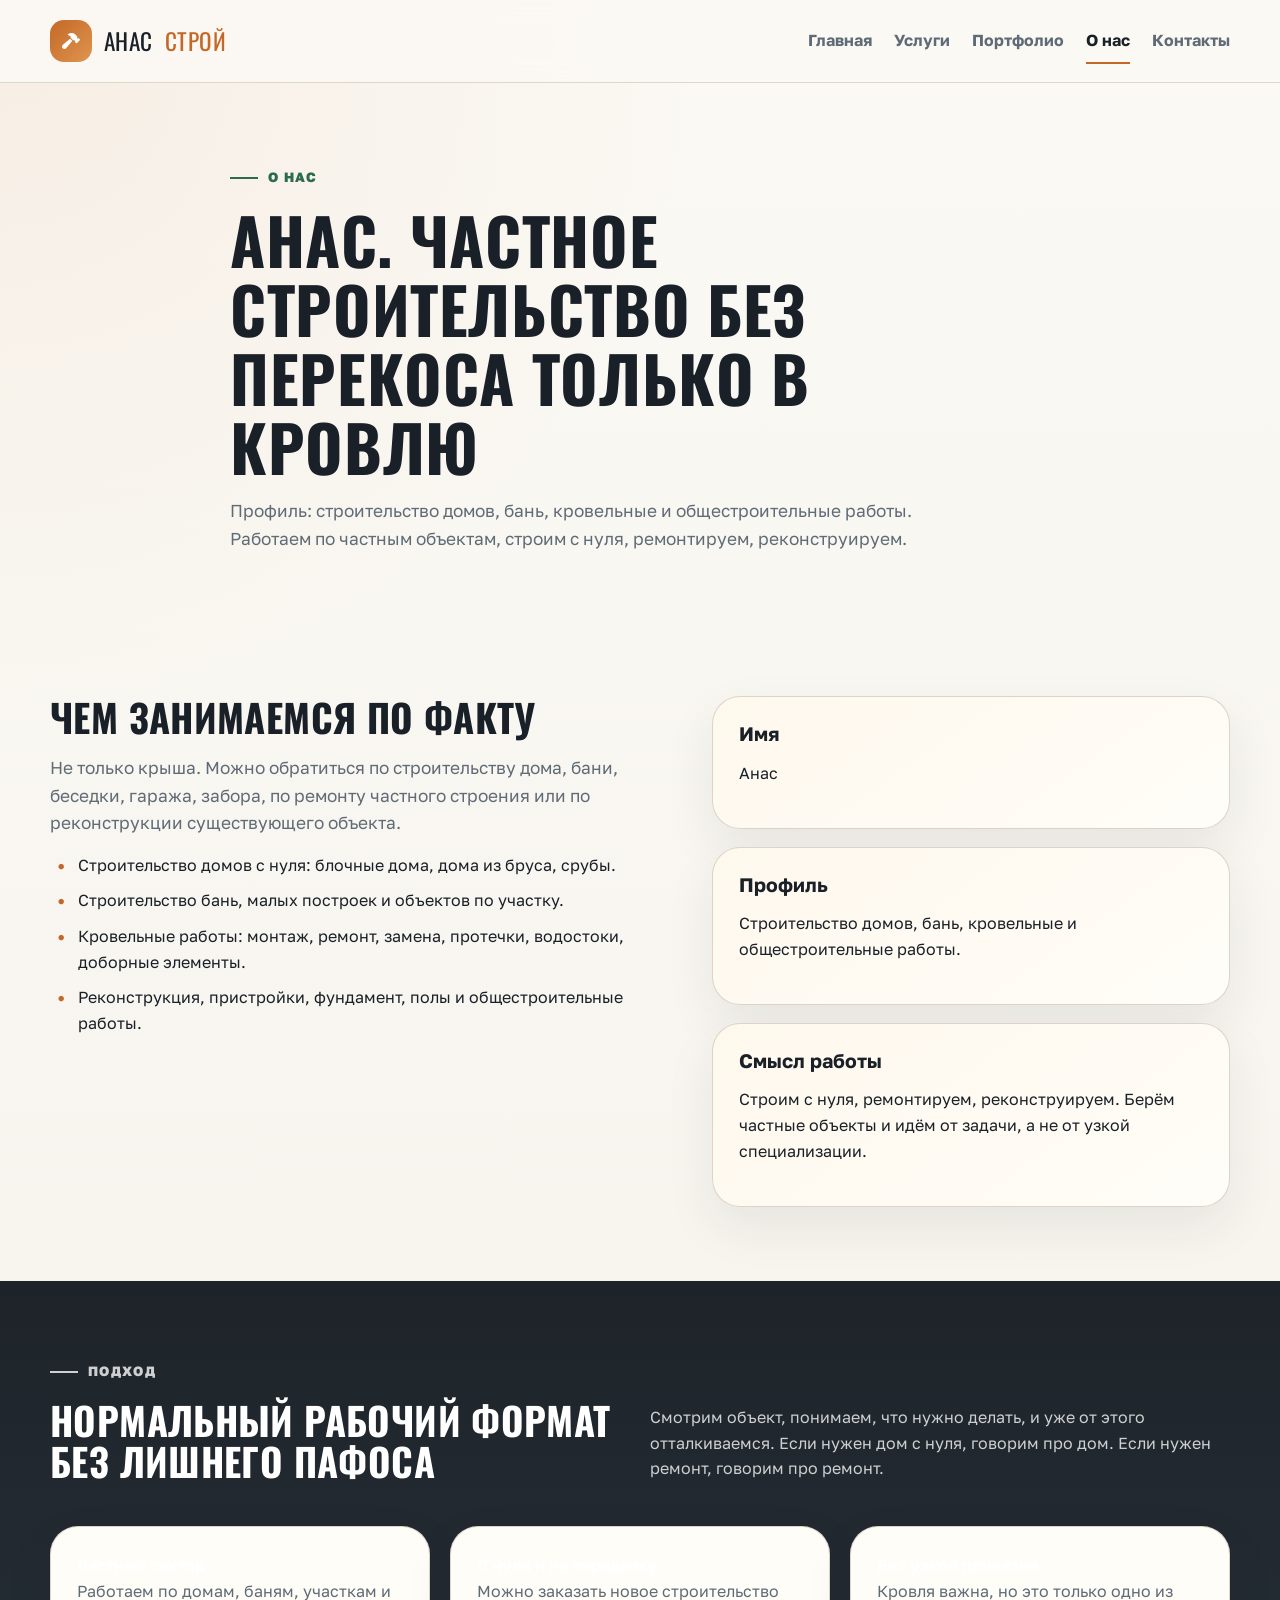
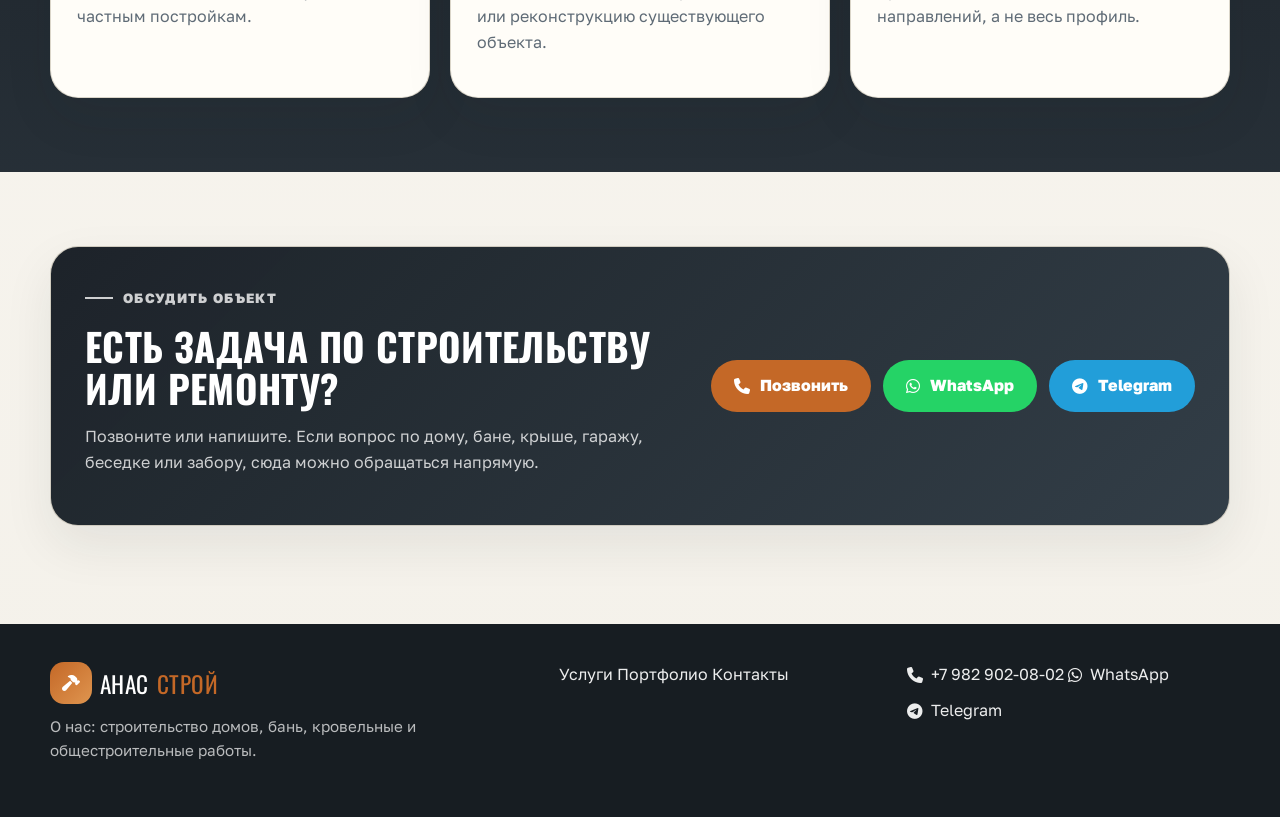
==== about.html @ b1e62fd0 "Rework site for full construction services" ====
<!DOCTYPE html>
<html lang="ru">
<head>
  <meta charset="UTF-8">
  <meta name="viewport" content="width=device-width, initial-scale=1.0">
  <title>О нас | Анас Строй</title>
  <meta name="description" content="Анас. Строительство домов, бань, кровельные и общестроительные работы в Нижневартовске. Строим с нуля, ремонтируем и реконструируем частные объекты.">
  <meta name="theme-color" content="#1d2329">
  <link rel="preconnect" href="https://fonts.googleapis.com">
  <link rel="preconnect" href="https://fonts.gstatic.com" crossorigin>
  <link href="https://fonts.googleapis.com/css2?family=Golos+Text:wght@400;500;700;800&family=Oswald:wght@500;600;700&display=swap" rel="stylesheet">
  <link rel="stylesheet" href="styles.css">
  <link rel="stylesheet" href="https://cdnjs.cloudflare.com/ajax/libs/font-awesome/6.5.0/css/all.min.css">
</head>
<body>
  <header class="site-header">
    <div class="container nav-wrap">
      <a href="index.html" class="logo">
        <span class="logo-mark"><i class="fa-solid fa-hammer"></i></span>
        <span>Анас</span>
        <span>Строй</span>
      </a>
      <button class="menu-toggle" aria-label="Открыть меню" aria-expanded="false">
        <i class="fa-solid fa-bars"></i>
      </button>
      <nav class="site-nav">
        <a href="index.html">Главная</a>
        <a href="services.html">Услуги</a>
        <a href="portfolio.html">Портфолио</a>
        <a href="about.html" class="active">О нас</a>
        <a href="contacts.html">Контакты</a>
      </nav>
    </div>
  </header>

  <main>
    <section class="page-hero">
      <div class="container narrow">
        <p class="eyebrow">О нас</p>
        <h1>Анас. Частное строительство без перекоса только в кровлю</h1>
        <p class="lead">Профиль: строительство домов, бань, кровельные и общестроительные работы. Работаем по частным объектам, строим с нуля, ремонтируем, реконструируем.</p>
      </div>
    </section>

    <section class="section">
      <div class="container about-grid">
        <div>
          <h2>Чем занимаемся по факту</h2>
          <p class="lead">Не только крыша. Можно обратиться по строительству дома, бани, беседки, гаража, забора, по ремонту частного строения или по реконструкции существующего объекта.</p>
          <ul class="list-check">
            <li>Строительство домов с нуля: блочные дома, дома из бруса, срубы.</li>
            <li>Строительство бань, малых построек и объектов по участку.</li>
            <li>Кровельные работы: монтаж, ремонт, замена, протечки, водостоки, доборные элементы.</li>
            <li>Реконструкция, пристройки, фундамент, полы и общестроительные работы.</li>
          </ul>
        </div>

        <div class="about-note">
          <article class="info-panel">
            <h3>Имя</h3>
            <p>Анас</p>
          </article>
          <article class="info-panel">
            <h3>Профиль</h3>
            <p>Строительство домов, бань, кровельные и общестроительные работы.</p>
          </article>
          <article class="info-panel">
            <h3>Смысл работы</h3>
            <p>Строим с нуля, ремонтируем, реконструируем. Берём частные объекты и идём от задачи, а не от узкой специализации.</p>
          </article>
        </div>
      </div>
    </section>

    <section class="section section-dark">
      <div class="container">
        <div class="section-heading">
          <div>
            <p class="eyebrow">Подход</p>
            <h2>Нормальный рабочий формат без лишнего пафоса</h2>
          </div>
          <p>Смотрим объект, понимаем, что нужно делать, и уже от этого отталкиваемся. Если нужен дом с нуля, говорим про дом. Если нужен ремонт, говорим про ремонт.</p>
        </div>

        <div class="cards three-col">
          <article class="card dark-card">
            <strong>Частный сектор</strong>
            <p>Работаем по домам, баням, участкам и частным постройкам.</p>
          </article>
          <article class="card dark-card">
            <strong>С нуля и на переделку</strong>
            <p>Можно заказать новое строительство или реконструкцию существующего объекта.</p>
          </article>
          <article class="card dark-card">
            <strong>Без узкой привязки</strong>
            <p>Кровля важна, но это только одно из направлений, а не весь профиль.</p>
          </article>
        </div>
      </div>
    </section>

    <section class="section">
      <div class="container cta-box">
        <div>
          <p class="eyebrow">Обсудить объект</p>
          <h2>Есть задача по строительству или ремонту?</h2>
          <p>Позвоните или напишите. Если вопрос по дому, бане, крыше, гаражу, беседке или забору, сюда можно обращаться напрямую.</p>
        </div>
        <div class="cta-actions">
          <a class="btn btn-primary" href="tel:+79829020802"><i class="fa-solid fa-phone"></i> Позвонить</a>
          <a class="btn btn-whatsapp" href="https://wa.me/79829020802" target="_blank" rel="noopener"><i class="fa-brands fa-whatsapp"></i> WhatsApp</a>
          <a class="btn btn-telegram" href="https://t.me/+79829020802" target="_blank" rel="noopener"><i class="fa-brands fa-telegram"></i> Telegram</a>
        </div>
      </div>
    </section>
  </main>

  <footer class="site-footer">
    <div class="container footer-grid">
      <div>
        <a href="index.html" class="logo">
          <span class="logo-mark"><i class="fa-solid fa-hammer"></i></span>
          <span>Анас</span>
          <span>Строй</span>
        </a>
        <p class="footer-note">О нас: строительство домов, бань, кровельные и общестроительные работы.</p>
      </div>
      <div>
        <a href="services.html">Услуги</a>
        <a href="portfolio.html">Портфолио</a>
        <a href="contacts.html">Контакты</a>
      </div>
      <div>
        <a href="tel:+79829020802"><i class="fa-solid fa-phone"></i> +7 982 902-08-02</a>
        <a href="https://wa.me/79829020802" target="_blank" rel="noopener"><i class="fa-brands fa-whatsapp"></i> WhatsApp</a>
        <a href="https://t.me/+79829020802" target="_blank" rel="noopener"><i class="fa-brands fa-telegram"></i> Telegram</a>
      </div>
    </div>
  </footer>

  <script src="script.js"></script>
</body>
</html>
---- styles.css ----
:root {
  --bg: #f4f1ea;
  --surface: #fffdf8;
  --surface-strong: #f3ede2;
  --surface-dark: #1d2329;
  --surface-dark-2: #262f37;
  --text: #192028;
  --muted: #5f6b76;
  --line: #d9d3c7;
  --brand: #c46827;
  --brand-dark: #9f4d15;
  --accent: #2d6b4f;
  --accent-soft: #e2f0e8;
  --warning: #e6b450;
  --white: #ffffff;
  --shadow: 0 20px 50px rgba(25, 32, 40, 0.08);
  --radius: 28px;
}

* {
  box-sizing: border-box;
}

html {
  scroll-behavior: smooth;
}

body {
  margin: 0;
  font-family: "Golos Text", "Segoe UI", sans-serif;
  background:
    radial-gradient(circle at top left, rgba(196, 104, 39, 0.08), transparent 26%),
    linear-gradient(180deg, #fbf9f4 0%, var(--bg) 100%);
  color: var(--text);
  line-height: 1.6;
}

img {
  display: block;
  max-width: 100%;
}

a {
  color: inherit;
  text-decoration: none;
}

button,
input,
textarea {
  font: inherit;
}

.container {
  width: min(1180px, calc(100% - 32px));
  margin: 0 auto;
}

.narrow {
  max-width: 820px;
}

.site-header {
  position: sticky;
  top: 0;
  z-index: 100;
  backdrop-filter: blur(14px);
  background: rgba(251, 249, 244, 0.9);
  border-bottom: 1px solid rgba(217, 211, 199, 0.9);
}

.nav-wrap {
  display: flex;
  align-items: center;
  justify-content: space-between;
  gap: 24px;
  min-height: 82px;
}

.logo {
  display: inline-flex;
  align-items: center;
  gap: 12px;
  font-family: "Oswald", sans-serif;
  font-size: 1.45rem;
  letter-spacing: 0.02em;
  text-transform: uppercase;
}

.logo-mark {
  display: inline-grid;
  place-items: center;
  width: 42px;
  height: 42px;
  border-radius: 14px;
  background: linear-gradient(135deg, var(--brand), #df954f);
  color: var(--white);
  font-size: 1rem;
}

.logo span:last-child {
  color: var(--brand);
}

.site-nav {
  display: flex;
  align-items: center;
  gap: 22px;
}

.site-nav a {
  position: relative;
  color: var(--muted);
  font-weight: 700;
}

.site-nav a::after {
  content: "";
  position: absolute;
  left: 0;
  bottom: -10px;
  width: 100%;
  height: 2px;
  background: var(--brand);
  transform: scaleX(0);
  transform-origin: left;
  transition: transform 0.18s ease;
}

.site-nav a:hover,
.site-nav a.active {
  color: var(--text);
}

.site-nav a:hover::after,
.site-nav a.active::after {
  transform: scaleX(1);
}

.menu-toggle {
  display: none;
  width: 46px;
  height: 46px;
  border: 1px solid var(--line);
  border-radius: 14px;
  background: var(--surface);
  color: var(--text);
  cursor: pointer;
}

.hero,
.page-hero {
  padding: 78px 0 54px;
}

.hero-grid,
.split-grid,
.cta-box,
.contact-layout,
.about-grid {
  display: grid;
  gap: 28px;
}

.hero-grid {
  grid-template-columns: minmax(0, 1.2fr) minmax(320px, 0.85fr);
  align-items: stretch;
}

.eyebrow {
  display: inline-flex;
  align-items: center;
  gap: 10px;
  margin: 0 0 16px;
  font-size: 0.84rem;
  text-transform: uppercase;
  letter-spacing: 0.1em;
  color: var(--accent);
  font-weight: 800;
}

.eyebrow::before {
  content: "";
  width: 28px;
  height: 2px;
  background: currentColor;
}

h1,
h2,
h3,
h4 {
  margin: 0 0 16px;
  line-height: 1.08;
}

h1 {
  font-family: "Oswald", sans-serif;
  font-size: clamp(2.5rem, 5vw, 4.8rem);
  text-transform: uppercase;
  letter-spacing: 0.01em;
}

h2 {
  font-family: "Oswald", sans-serif;
  font-size: clamp(1.8rem, 3vw, 3rem);
  text-transform: uppercase;
  letter-spacing: 0.01em;
}

h3 {
  font-size: 1.22rem;
}

p {
  margin: 0 0 16px;
}

.lead,
.page-hero p:last-child,
.section-intro {
  font-size: 1.08rem;
  color: var(--muted);
  max-width: 64ch;
}

.hero-copy {
  position: relative;
  padding: 38px;
  border-radius: calc(var(--radius) + 8px);
  background:
    linear-gradient(145deg, rgba(255, 255, 255, 0.95), rgba(255, 252, 246, 0.95)),
    var(--surface);
  border: 1px solid rgba(217, 211, 199, 0.92);
  box-shadow: var(--shadow);
  overflow: hidden;
}

.hero-copy::after {
  content: "";
  position: absolute;
  right: -80px;
  top: -60px;
  width: 220px;
  height: 220px;
  border-radius: 50%;
  background: radial-gradient(circle, rgba(196, 104, 39, 0.14), transparent 68%);
}

.hero-actions,
.cta-actions,
.contact-actions,
.button-row {
  display: flex;
  flex-wrap: wrap;
  gap: 12px;
}

.hero-actions {
  margin: 28px 0 0;
}

.btn {
  display: inline-flex;
  align-items: center;
  justify-content: center;
  gap: 10px;
  min-height: 52px;
  padding: 0 22px;
  border-radius: 999px;
  border: 1px solid transparent;
  font-weight: 800;
  transition: transform 0.2s ease, background 0.2s ease, border-color 0.2s ease;
}

.btn:hover {
  transform: translateY(-1px);
}

.btn-primary {
  background: var(--brand);
  color: var(--white);
}

.btn-primary:hover {
  background: var(--brand-dark);
}

.btn-secondary {
  background: var(--surface);
  border-color: var(--line);
}

.btn-whatsapp {
  background: #25d366;
  color: #fff;
}

.btn-telegram {
  background: #229ed9;
  color: #fff;
}

.hero-badges,
.pill-list,
.stat-list {
  list-style: none;
  padding: 0;
  margin: 0;
}

.hero-badges,
.pill-list {
  display: flex;
  flex-wrap: wrap;
  gap: 10px;
  margin-top: 24px;
}

.hero-badges li,
.pill-list li {
  padding: 9px 14px;
  border-radius: 999px;
  background: var(--accent-soft);
  color: var(--accent);
  font-weight: 700;
  border: 1px solid rgba(45, 107, 79, 0.14);
}

.hero-panel,
.card,
.photo-card,
.portfolio-item,
.cta-box,
.service-cluster,
.info-panel {
  background: var(--surface);
  border: 1px solid rgba(217, 211, 199, 0.95);
  border-radius: var(--radius);
  box-shadow: var(--shadow);
}

.hero-panel {
  overflow: hidden;
  display: grid;
  grid-template-rows: auto 1fr;
}

.hero-panel img {
  width: 100%;
  height: 100%;
  min-height: 280px;
  object-fit: cover;
}

.hero-panel-content {
  padding: 26px;
}

.hero-panel-grid {
  display: grid;
  grid-template-columns: repeat(2, 1fr);
  gap: 12px;
  margin-top: 18px;
}

.hero-panel-grid div {
  padding: 14px;
  border-radius: 18px;
  background: var(--surface-strong);
}

.hero-panel-grid strong,
.stat-list strong {
  display: block;
  font-size: 1.1rem;
  margin-bottom: 4px;
}

.section {
  padding: 74px 0;
}

.section-dark {
  background:
    linear-gradient(180deg, rgba(29, 35, 41, 0.98), rgba(38, 47, 55, 0.98)),
    var(--surface-dark);
  color: var(--white);
}

.section-dark .eyebrow,
.section-dark p,
.section-dark li {
  color: rgba(255, 255, 255, 0.78);
}

.section-heading {
  display: flex;
  justify-content: space-between;
  align-items: end;
  gap: 24px;
  margin-bottom: 28px;
}

.section-heading p {
  max-width: 58ch;
}

.cards {
  display: grid;
  gap: 20px;
}

.two-col {
  grid-template-columns: repeat(2, minmax(0, 1fr));
}

.three-col {
  grid-template-columns: repeat(3, minmax(0, 1fr));
}

.four-col {
  grid-template-columns: repeat(4, minmax(0, 1fr));
}

.card,
.service-cluster,
.info-panel {
  padding: 26px;
}

.card p,
.card li,
.service-cluster li,
.portfolio-copy,
.contact-card p,
.site-footer p {
  color: var(--muted);
}

.direction-card {
  position: relative;
  overflow: hidden;
}

.direction-card::before {
  content: "";
  position: absolute;
  right: -20px;
  top: -20px;
  width: 90px;
  height: 90px;
  border-radius: 50%;
  background: radial-gradient(circle, rgba(196, 104, 39, 0.14), transparent 68%);
}

.direction-card i,
.mini-icon {
  width: 48px;
  height: 48px;
  display: inline-grid;
  place-items: center;
  border-radius: 16px;
  background: var(--surface-strong);
  color: var(--brand);
  margin-bottom: 18px;
  font-size: 1.1rem;
}

.stats-strip {
  display: grid;
  grid-template-columns: repeat(4, minmax(0, 1fr));
  gap: 18px;
}

.stat-list li,
.stats-strip .card {
  padding: 24px;
}

.service-groups {
  display: grid;
  grid-template-columns: repeat(2, minmax(0, 1fr));
  gap: 20px;
}

.service-cluster h3 {
  margin-bottom: 12px;
}

.service-cluster ul {
  margin: 0;
  padding-left: 18px;
}

.service-cluster li + li {
  margin-top: 6px;
}

.about-grid,
.contact-layout {
  grid-template-columns: minmax(0, 1.1fr) minmax(300px, 0.9fr);
  align-items: start;
}

.about-note {
  display: grid;
  gap: 18px;
}

.about-note .info-panel {
  background: linear-gradient(145deg, #fff8ed, #fffdf8);
}

.list-check {
  list-style: none;
  padding: 0;
  margin: 0;
}

.list-check li {
  position: relative;
  padding-left: 28px;
}

.list-check li + li {
  margin-top: 10px;
}

.list-check li::before {
  content: "•";
  position: absolute;
  left: 8px;
  top: 0;
  color: var(--brand);
  font-weight: 900;
}

.portfolio-section + .portfolio-section {
  padding-top: 0;
}

.portfolio-category {
  display: flex;
  justify-content: space-between;
  gap: 20px;
  align-items: end;
  margin-bottom: 22px;
}

.portfolio-gallery {
  display: grid;
  grid-template-columns: repeat(2, minmax(0, 1fr));
  gap: 20px;
}

.portfolio-item,
.photo-card {
  overflow: hidden;
}

.portfolio-item img,
.photo-card img,
.placeholder-photo {
  width: 100%;
  aspect-ratio: 16 / 10;
  object-fit: cover;
}

.portfolio-item-content,
.photo-card-content {
  padding: 22px;
}

.placeholder-photo {
  display: grid;
  place-items: center;
  background:
    linear-gradient(135deg, rgba(196, 104, 39, 0.2), rgba(45, 107, 79, 0.2)),
    var(--surface-strong);
  color: var(--text);
  font-family: "Oswald", sans-serif;
  font-size: 1.35rem;
  letter-spacing: 0.04em;
  text-transform: uppercase;
}

.cta-box {
  padding: 34px;
  background:
    linear-gradient(135deg, rgba(29, 35, 41, 0.96), rgba(52, 63, 73, 0.95)),
    var(--surface-dark);
  color: var(--white);
  grid-template-columns: minmax(0, 1.15fr) auto;
  align-items: center;
}

.cta-box p {
  color: rgba(255, 255, 255, 0.78);
}

.contact-grid {
  display: grid;
  grid-template-columns: repeat(3, minmax(0, 1fr));
  gap: 20px;
}

.contact-card {
  padding: 28px;
}

.contact-link {
  display: inline-flex;
  align-items: center;
  gap: 10px;
  font-size: 1.05rem;
  font-weight: 800;
  color: var(--brand-dark);
  margin-bottom: 12px;
}

.contact-link i {
  width: 18px;
}

.feedback-form {
  display: grid;
  gap: 12px;
  margin-top: 26px;
}

.feedback-form input,
.feedback-form textarea {
  width: 100%;
  padding: 15px 16px;
  border-radius: 16px;
  border: 1px solid var(--line);
  background: var(--white);
  color: var(--text);
  outline: none;
}

.feedback-form input:focus,
.feedback-form textarea:focus {
  border-color: var(--brand);
}

.feedback-form textarea {
  min-height: 130px;
  resize: vertical;
}

.site-footer {
  margin-top: 24px;
  padding: 38px 0;
  background: #171d22;
  color: var(--white);
}

.footer-grid {
  display: grid;
  grid-template-columns: 1.5fr 1fr 1fr;
  gap: 24px;
}

.site-footer a {
  display: inline-flex;
  align-items: center;
  gap: 8px;
  margin-bottom: 10px;
  color: rgba(255, 255, 255, 0.92);
}

.site-footer p {
  color: rgba(255, 255, 255, 0.7);
}

.site-footer .logo {
  color: #fff;
}

.footer-note {
  font-size: 0.95rem;
}

@media (max-width: 980px) {
  .hero-grid,
  .about-grid,
  .contact-layout,
  .service-groups,
  .cta-box,
  .three-col,
  .four-col,
  .contact-grid,
  .footer-grid,
  .stats-strip {
    grid-template-columns: 1fr;
  }

  .two-col,
  .portfolio-gallery {
    grid-template-columns: repeat(2, minmax(0, 1fr));
  }

  .section-heading,
  .portfolio-category {
    display: block;
  }
}

@media (max-width: 760px) {
  .menu-toggle {
    display: inline-grid;
    place-items: center;
  }

  .site-nav {
    position: absolute;
    top: 82px;
    left: 16px;
    right: 16px;
    padding: 14px;
    border: 1px solid var(--line);
    border-radius: 22px;
    background: rgba(255, 253, 248, 0.98);
    box-shadow: var(--shadow);
    display: none;
    flex-direction: column;
    align-items: flex-start;
    gap: 14px;
  }

  .site-nav.open {
    display: flex;
  }

  .hero,
  .page-hero,
  .section {
    padding: 58px 0;
  }

  .hero-copy,
  .card,
  .service-cluster,
  .info-panel,
  .contact-card,
  .cta-box {
    padding: 22px;
  }

  .hero-actions,
  .cta-actions,
  .contact-actions,
  .button-row {
    flex-direction: column;
  }

  .btn {
    width: 100%;
  }

  .two-col,
  .portfolio-gallery,
  .hero-panel-grid {
    grid-template-columns: 1fr;
  }

  h1 {
    font-size: 2.5rem;
  }
}
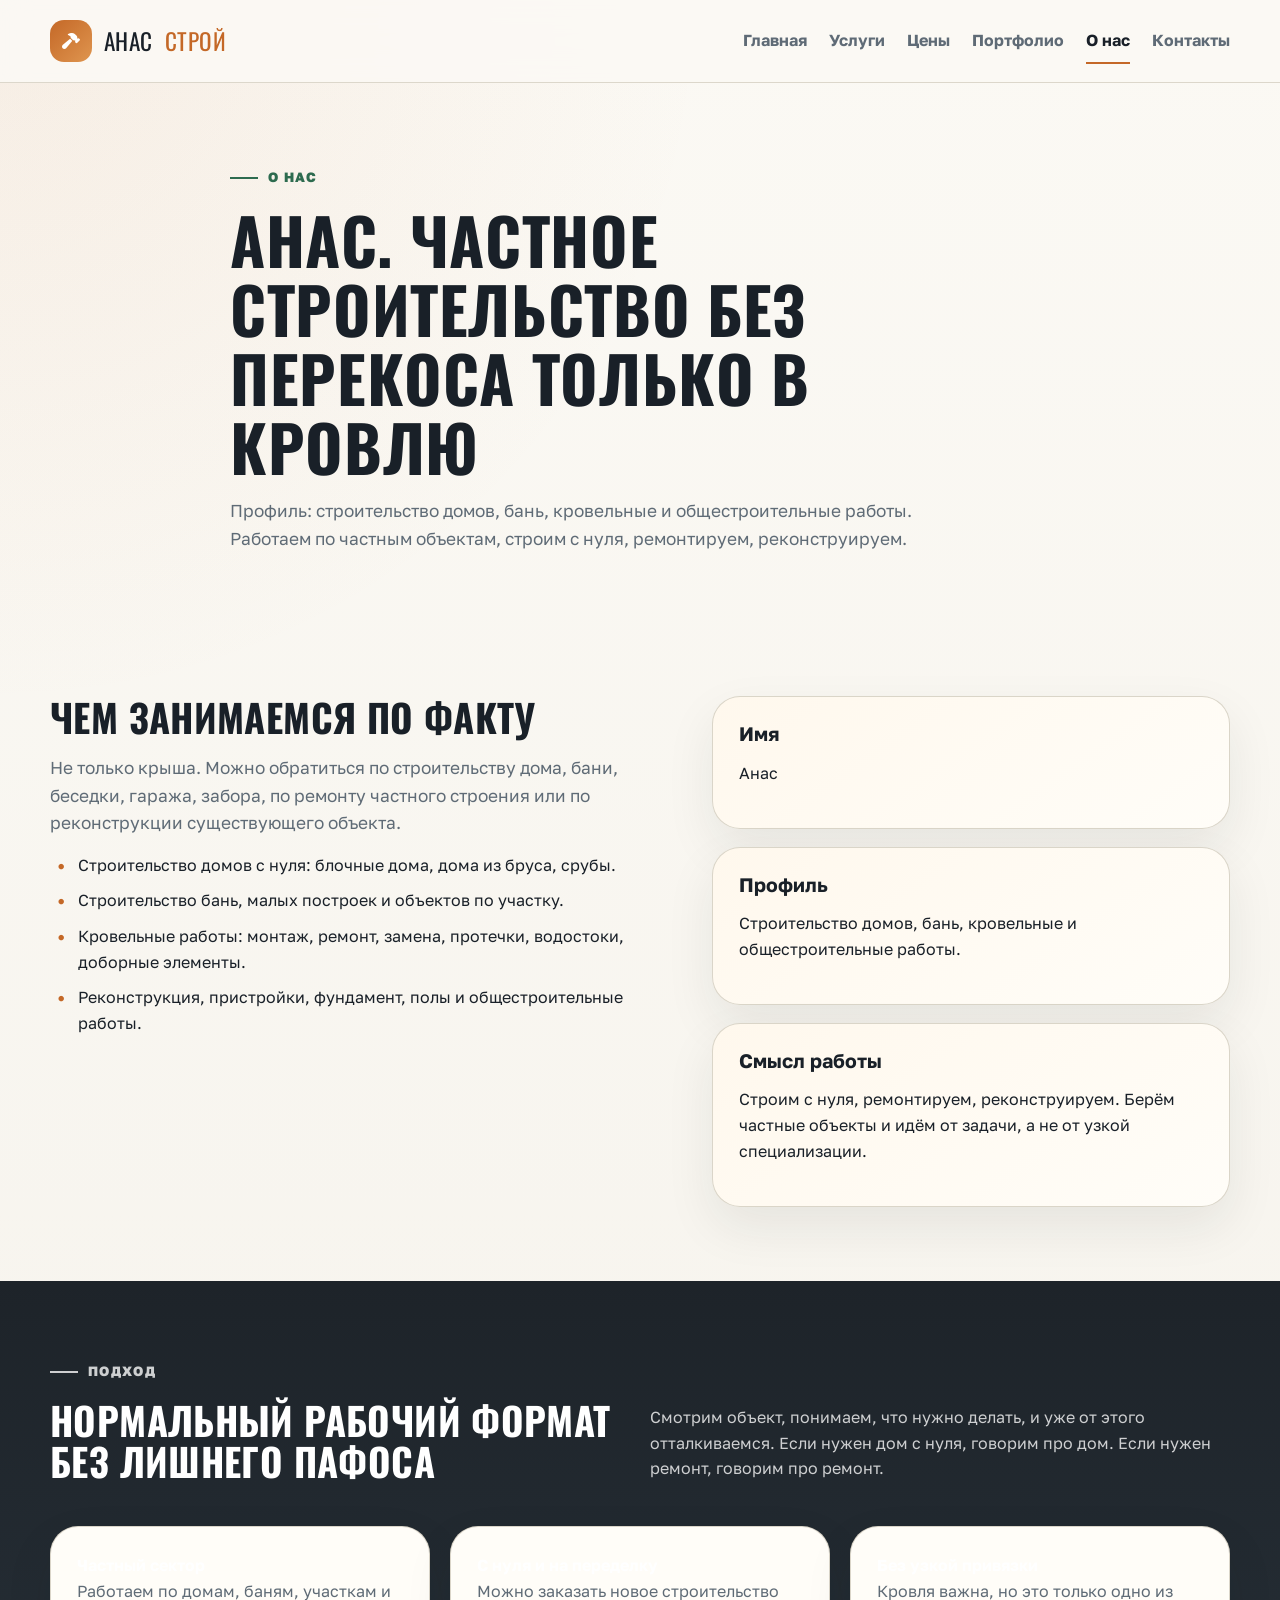
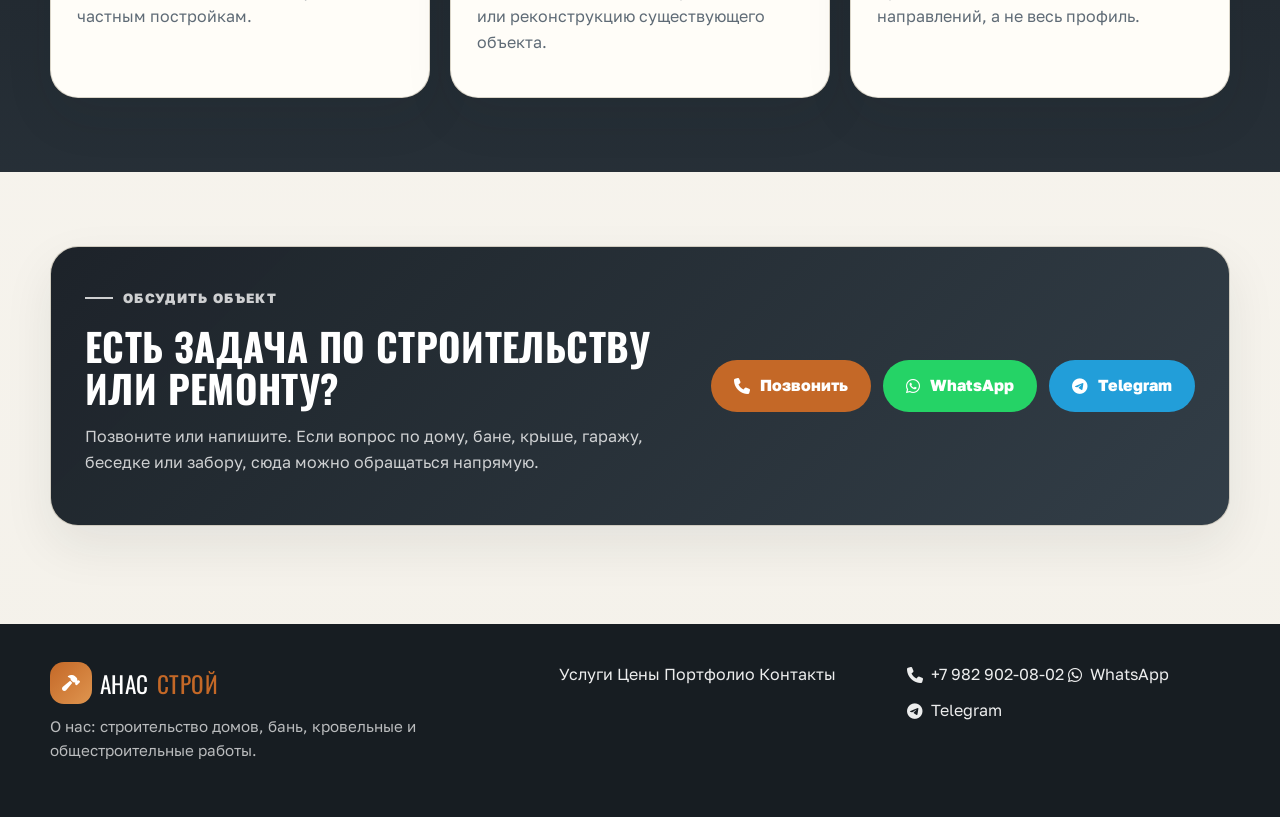
==== commit 25f8e423: "Add pricing page with HMAO market estimates" ====
--- a/about.html
+++ b/about.html
@@ -26,6 +26,7 @@
       <nav class="site-nav">
         <a href="index.html">Главная</a>
         <a href="services.html">Услуги</a>
+        <a href="prices.html">Цены</a>
         <a href="portfolio.html">Портфолио</a>
         <a href="about.html" class="active">О нас</a>
         <a href="contacts.html">Контакты</a>
@@ -127,6 +128,7 @@
       </div>
       <div>
         <a href="services.html">Услуги</a>
+        <a href="prices.html">Цены</a>
         <a href="portfolio.html">Портфолио</a>
         <a href="contacts.html">Контакты</a>
       </div>
--- a/styles.css
+++ b/styles.css
@@ -554,6 +554,36 @@
   gap: 20px;
 }
 
+.portfolio-filters {
+  display: flex;
+  flex-wrap: wrap;
+  gap: 12px;
+  margin: 18px 0 28px;
+}
+
+.portfolio-filter {
+  min-height: 46px;
+  padding: 0 18px;
+  border-radius: 999px;
+  border: 1px solid var(--line);
+  background: var(--surface);
+  color: var(--muted);
+  font-weight: 800;
+  cursor: pointer;
+}
+
+.portfolio-filter.is-active {
+  background: var(--brand);
+  border-color: var(--brand);
+  color: var(--white);
+}
+
+.portfolio-grid-cards {
+  display: grid;
+  grid-template-columns: repeat(3, minmax(0, 1fr));
+  gap: 20px;
+}
+
 .portfolio-item,
 .photo-card {
   overflow: hidden;
@@ -570,6 +600,36 @@
 .portfolio-item-content,
 .photo-card-content {
   padding: 22px;
+}
+
+.portfolio-open {
+  display: block;
+  width: 100%;
+  padding: 0;
+  border: 0;
+  background: transparent;
+  cursor: zoom-in;
+}
+
+.portfolio-open img {
+  transition: transform 0.25s ease;
+}
+
+.portfolio-open:hover img {
+  transform: scale(1.03);
+}
+
+.portfolio-tag {
+  display: inline-flex;
+  margin-bottom: 10px;
+  padding: 7px 12px;
+  border-radius: 999px;
+  background: var(--surface-strong);
+  color: var(--brand-dark);
+  font-size: 0.82rem;
+  font-weight: 800;
+  letter-spacing: 0.04em;
+  text-transform: uppercase;
 }
 
 .placeholder-photo {
@@ -583,6 +643,115 @@
   font-size: 1.35rem;
   letter-spacing: 0.04em;
   text-transform: uppercase;
+}
+
+.portfolio-lightbox {
+  position: fixed;
+  inset: 0;
+  z-index: 200;
+  display: grid;
+  place-items: center;
+  padding: 20px;
+  background: rgba(18, 24, 30, 0.88);
+}
+
+.portfolio-lightbox[hidden] {
+  display: none;
+}
+
+.portfolio-lightbox-inner {
+  position: relative;
+  max-width: min(1100px, 100%);
+  width: 100%;
+}
+
+.portfolio-lightbox img {
+  width: 100%;
+  max-height: 78vh;
+  object-fit: contain;
+  border-radius: 24px;
+  background: #0f1419;
+}
+
+.portfolio-lightbox-caption {
+  margin-top: 14px;
+  color: rgba(255, 255, 255, 0.92);
+  text-align: center;
+  font-weight: 700;
+}
+
+.portfolio-lightbox-close {
+  position: absolute;
+  top: 18px;
+  right: 18px;
+  width: 48px;
+  height: 48px;
+  border: 0;
+  border-radius: 50%;
+  background: rgba(255, 255, 255, 0.14);
+  color: var(--white);
+  cursor: pointer;
+}
+
+.price-note {
+  padding: 18px 20px;
+  border-radius: 22px;
+  background: var(--surface-strong);
+  border: 1px solid rgba(217, 211, 199, 0.95);
+  color: var(--muted);
+}
+
+.price-groups {
+  display: grid;
+  gap: 22px;
+}
+
+.price-card {
+  padding: 26px;
+}
+
+.price-card h3 {
+  margin-bottom: 14px;
+}
+
+.price-table {
+  display: grid;
+  gap: 10px;
+}
+
+.price-row {
+  display: grid;
+  grid-template-columns: minmax(0, 1.4fr) auto;
+  gap: 16px;
+  align-items: center;
+  padding: 14px 0;
+  border-top: 1px solid rgba(217, 211, 199, 0.9);
+}
+
+.price-row:first-child {
+  border-top: 0;
+  padding-top: 0;
+}
+
+.price-row:last-child {
+  padding-bottom: 0;
+}
+
+.price-row strong {
+  display: block;
+  margin-bottom: 4px;
+}
+
+.price-value {
+  white-space: nowrap;
+  font-family: "Oswald", sans-serif;
+  font-size: 1.3rem;
+  color: var(--brand-dark);
+}
+
+.price-source {
+  font-size: 0.95rem;
+  color: var(--muted);
 }
 
 .cta-box {
@@ -698,6 +867,7 @@
   }
 
   .two-col,
+  .portfolio-grid-cards,
   .portfolio-gallery {
     grid-template-columns: repeat(2, minmax(0, 1fr));
   }
@@ -761,6 +931,8 @@
   }
 
   .two-col,
+  .portfolio-grid-cards,
+  .price-row,
   .portfolio-gallery,
   .hero-panel-grid {
     grid-template-columns: 1fr;
